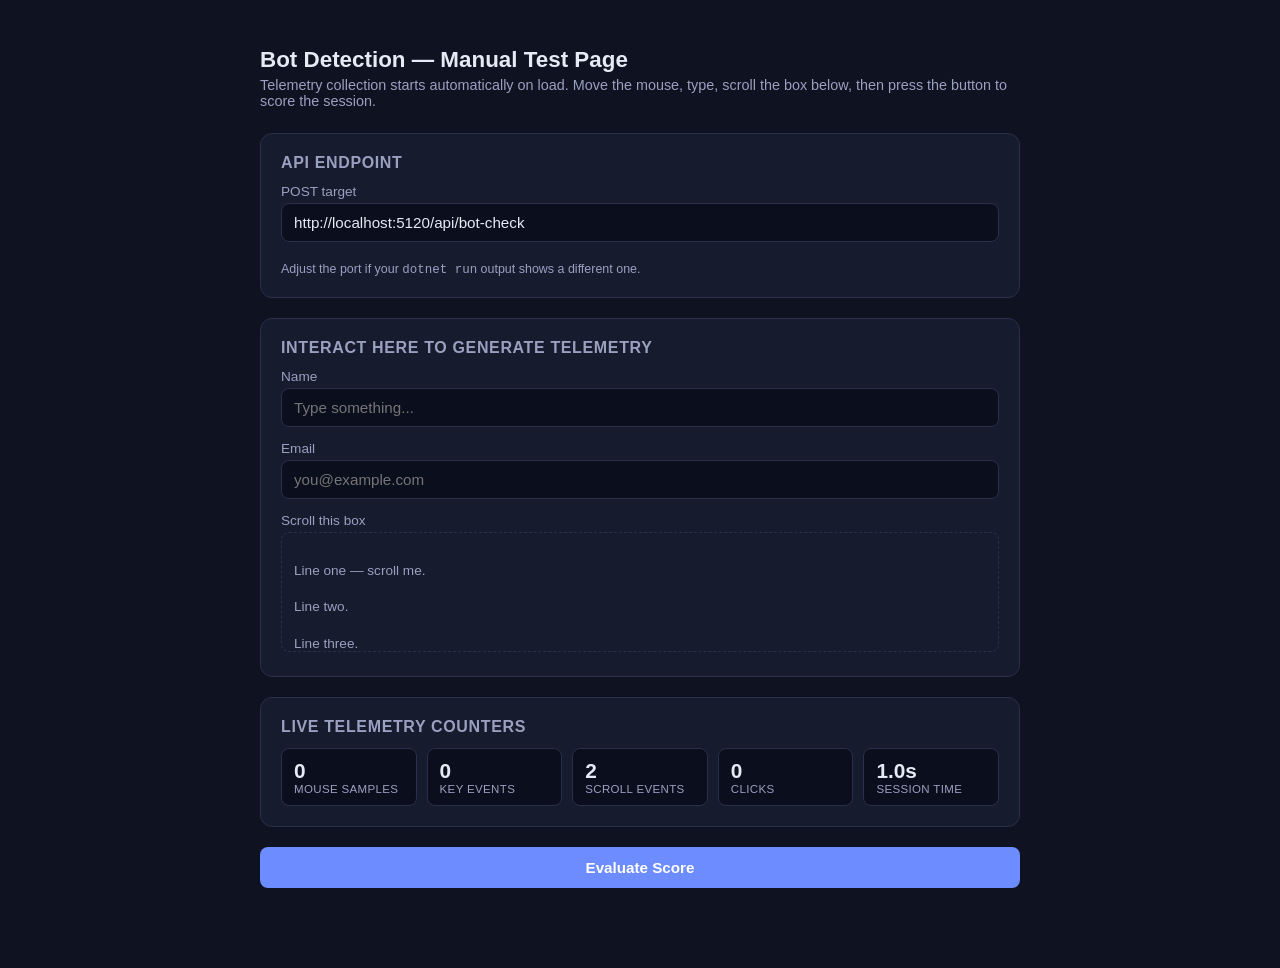
==== Bot-Detection-Service/wwwroot/test.html @ 82b8fac7 "add Test project" ====
<!DOCTYPE html>
<html lang="en">
<head>
<meta charset="UTF-8">
<title>Bot Detection</title>
<style>
  :root {
    --bg: #0f1220;
    --panel: #171b2e;
    --border: #2a2f4a;
    --text: #e7e9f5;
    --muted: #9aa0c0;
    --human: #3ddc97;
    --suspicious: #f5c542;
    --bot: #ff5d5d;
    --accent: #6c8cff;
  }
  * { box-sizing: border-box; }
  body {
    margin: 0;
    font-family: -apple-system, BlinkMacSystemFont, "Segoe UI", Roboto, sans-serif;
    background: var(--bg);
    color: var(--text);
    display: flex;
    justify-content: center;
    padding: 32px 16px 80px;
  }
  .wrap { width: 100%; max-width: 760px; }
  h1 { font-size: 1.4rem; margin-bottom: 4px; }
  .sub { color: var(--muted); font-size: 0.9rem; margin-bottom: 24px; }
  .panel {
    background: var(--panel);
    border: 1px solid var(--border);
    border-radius: 12px;
    padding: 20px;
    margin-bottom: 20px;
  }
  .panel h2 { font-size: 1rem; margin: 0 0 12px; color: var(--muted); text-transform: uppercase; letter-spacing: 0.04em; }
  label { display: block; font-size: 0.85rem; color: var(--muted); margin-bottom: 4px; }
  input[type="text"], input[type="email"], input[type="url"] {
    width: 100%;
    background: #10142400;
    background: #0b0e1c;
    border: 1px solid var(--border);
    color: var(--text);
    border-radius: 8px;
    padding: 10px 12px;
    font-size: 0.95rem;
    margin-bottom: 14px;
  }
  .scroll-box {
    height: 120px;
    overflow-y: scroll;
    border: 1px dashed var(--border);
    border-radius: 8px;
    padding: 12px;
    color: var(--muted);
    font-size: 0.85rem;
    line-height: 1.7;
    margin-bottom: 4px;
  }
  .hint { font-size: 0.78rem; color: var(--muted); margin-top: 6px; }
  .stats-grid {
    display: grid;
    grid-template-columns: repeat(auto-fit, minmax(120px, 1fr));
    gap: 10px;
  }
  .stat {
    background: #0b0e1c;
    border: 1px solid var(--border);
    border-radius: 8px;
    padding: 10px 12px;
  }
  .stat .n { font-size: 1.3rem; font-weight: 600; }
  .stat .l { font-size: 0.72rem; color: var(--muted); text-transform: uppercase; letter-spacing: 0.03em; }
  button {
    background: var(--accent);
    color: white;
    border: none;
    border-radius: 8px;
    padding: 12px 20px;
    font-size: 0.95rem;
    font-weight: 600;
    cursor: pointer;
    width: 100%;
  }
  button:hover { filter: brightness(1.08); }
  button:active { transform: translateY(1px); }
  button:disabled { opacity: 0.5; cursor: not-allowed; }
  .result { margin-top: 18px; display: none; }
  .verdict-badge {
    display: inline-block;
    padding: 6px 14px;
    border-radius: 999px;
    font-weight: 700;
    font-size: 0.85rem;
    letter-spacing: 0.03em;
    margin-bottom: 10px;
  }
  .verdict-Human { background: rgba(61,220,151,0.15); color: var(--human); border: 1px solid var(--human); }
  .verdict-Suspicious { background: rgba(245,197,66,0.15); color: var(--suspicious); border: 1px solid var(--suspicious); }
  .verdict-Bot { background: rgba(255,93,93,0.15); color: var(--bot); border: 1px solid var(--bot); }
  .score-bar-track {
    background: #0b0e1c;
    border-radius: 6px;
    height: 10px;
    overflow: hidden;
    margin-bottom: 14px;
  }
  .score-bar-fill { height: 100%; border-radius: 6px; transition: width 0.4s ease; }
  ul.reasons { margin: 0; padding-left: 20px; font-size: 0.88rem; color: var(--muted); }
  ul.reasons li { margin-bottom: 4px; }
  details { margin-top: 14px; }
  summary { cursor: pointer; color: var(--muted); font-size: 0.85rem; }
  pre {
    background: #0b0e1c;
    border: 1px solid var(--border);
    border-radius: 8px;
    padding: 12px;
    overflow-x: auto;
    font-size: 0.78rem;
    color: #c7cbe8;
    margin-top: 8px;
  }
  .error-box {
    background: rgba(255,93,93,0.1);
    border: 1px solid var(--bot);
    color: var(--bot);
    border-radius: 8px;
    padding: 12px;
    font-size: 0.85rem;
    margin-top: 14px;
    display: none;
  }
</style>
</head>
<body>
<div class="wrap">
  <h1>Bot Detection — Manual Test Page</h1>
  <div class="sub">Telemetry collection starts automatically on load. Move the mouse, type, scroll the box below, then press the button to score the session.</div>

  <div class="panel">
    <h2>API endpoint</h2>
    <label for="endpoint">POST target</label>
    <input type="url" id="endpoint" value="http://localhost:5120/api/bot-check">
    <div class="hint">Adjust the port if your <code>dotnet run</code> output shows a different one.</div>
  </div>

  <div class="panel">
    <h2>Interact here to generate telemetry</h2>
    <label for="nameField">Name</label>
    <input type="text" id="nameField" placeholder="Type something...">
    <label for="emailField">Email</label>
    <input type="email" id="emailField" placeholder="you@example.com">
    <label>Scroll this box</label>
    <div class="scroll-box">
      <p>Line one — scroll me.</p><p>Line two.</p><p>Line three.</p><p>Line four.</p>
      <p>Line five.</p><p>Line six.</p><p>Line seven.</p><p>Line eight.</p>
      <p>Line nine.</p><p>Line ten.</p><p>Line eleven.</p><p>Line twelve.</p>
    </div>
  </div>

  <div class="panel">
    <h2>Live telemetry counters</h2>
    <div class="stats-grid">
      <div class="stat"><div class="n" id="statMouse">0</div><div class="l">Mouse samples</div></div>
      <div class="stat"><div class="n" id="statKeys">0</div><div class="l">Key events</div></div>
      <div class="stat"><div class="n" id="statScroll">0</div><div class="l">Scroll events</div></div>
      <div class="stat"><div class="n" id="statClicks">0</div><div class="l">Clicks</div></div>
      <div class="stat"><div class="n" id="statTime">0s</div><div class="l">Session time</div></div>
    </div>
  </div>

  <button id="evaluateBtn">Evaluate Score</button>

  <div class="error-box" id="errorBox"></div>

  <div class="result" id="result">
    <div class="panel">
      <h2>Result</h2>
      <div id="verdictBadge" class="verdict-badge"></div>
      <div class="score-bar-track"><div id="scoreBarFill" class="score-bar-fill"></div></div>
      <div id="scoreText" class="hint" style="margin-bottom:14px;"></div>
      <ul class="reasons" id="reasonsList"></ul>
      <details>
        <summary>Raw feature vector sent to server</summary>
        <pre id="rawFeatures"></pre>
      </details>
    </div>
  </div>
</div>

<script src="telemetry-collector.js"></script>
<script>
  const collector = new BotTelemetry();
  collector.start();

  // Live counter display so you can see telemetry accumulating in real time.
  setInterval(() => {
    document.getElementById('statMouse').textContent = collector.mouseEvents.length;
    document.getElementById('statKeys').textContent = collector.keyEvents.length;
    document.getElementById('statScroll').textContent = collector.scrollEvents.length;
    document.getElementById('statClicks').textContent = collector.clickEvents.length;
    document.getElementById('statTime').textContent =
      ((performance.now() - collector.startTime) / 1000).toFixed(1) + 's';
  }, 250);

  const btn = document.getElementById('evaluateBtn');
  const resultBox = document.getElementById('result');
  const errorBox = document.getElementById('errorBox');

  btn.addEventListener('click', async () => {
    btn.disabled = true;
    btn.textContent = 'Scoring...';
    errorBox.style.display = 'none';
    resultBox.style.display = 'none';

    const features = collector.computeFeatures();
    const endpoint = document.getElementById('endpoint').value;

    try {
      const res = await fetch(endpoint, {
        method: 'POST',
        headers: { 'Content-Type': 'application/json' },
        body: JSON.stringify({ sessionId: collector.sessionId, features }),
      });

      if (!res.ok) {
        throw new Error(`Server responded ${res.status} ${res.statusText}`);
      }

      const data = await res.json();
      renderResult(data, features);
    } catch (err) {
      errorBox.textContent =
        `Could not reach the scoring API (${err.message}). ` +
        `Make sure "dotnet run" is running in the BotDetection folder and the endpoint above matches its port. ` +
        `Raw feature vector is shown below for inspection instead.`;
      errorBox.style.display = 'block';
      document.getElementById('rawFeatures').textContent = JSON.stringify(features, null, 2);
      resultBox.style.display = 'block';
      document.getElementById('verdictBadge').style.display = 'none';
      document.getElementById('scoreBarFill').style.width = '0%';
      document.getElementById('scoreText').textContent = '';
      document.getElementById('reasonsList').innerHTML = '';
    } finally {
      btn.disabled = false;
      btn.textContent = 'Evaluate Score';
    }
  });

  function renderResult(data, features) {
    const badge = document.getElementById('verdictBadge');
    badge.style.display = 'inline-block';
    badge.textContent = data.verdict ?? data.Verdict;
    badge.className = 'verdict-badge verdict-' + (data.verdict ?? data.Verdict);

    const score = data.score ?? data.Score;
    const fill = document.getElementById('scoreBarFill');
    fill.style.width = (score * 100).toFixed(0) + '%';
    fill.style.background =
      score >= 0.6 ? 'var(--bot)' : score >= 0.3 ? 'var(--suspicious)' : 'var(--human)';

    document.getElementById('scoreText').textContent =
      `Score: ${score.toFixed(3)} (0 = human-like, 1 = bot-like)`;

    const reasons = data.reasons ?? data.Reasons ?? [];
    const list = document.getElementById('reasonsList');
    list.innerHTML = '';
    if (reasons.length === 0) {
      const li = document.createElement('li');
      li.textContent = 'No suspicious signals detected.';
      list.appendChild(li);
    } else {
      for (const r of reasons) {
        const li = document.createElement('li');
        li.textContent = r;
        list.appendChild(li);
      }
    }

    document.getElementById('rawFeatures').textContent = JSON.stringify(features, null, 2);
    resultBox.style.display = 'block';
  }
</script>
</body>
</html>
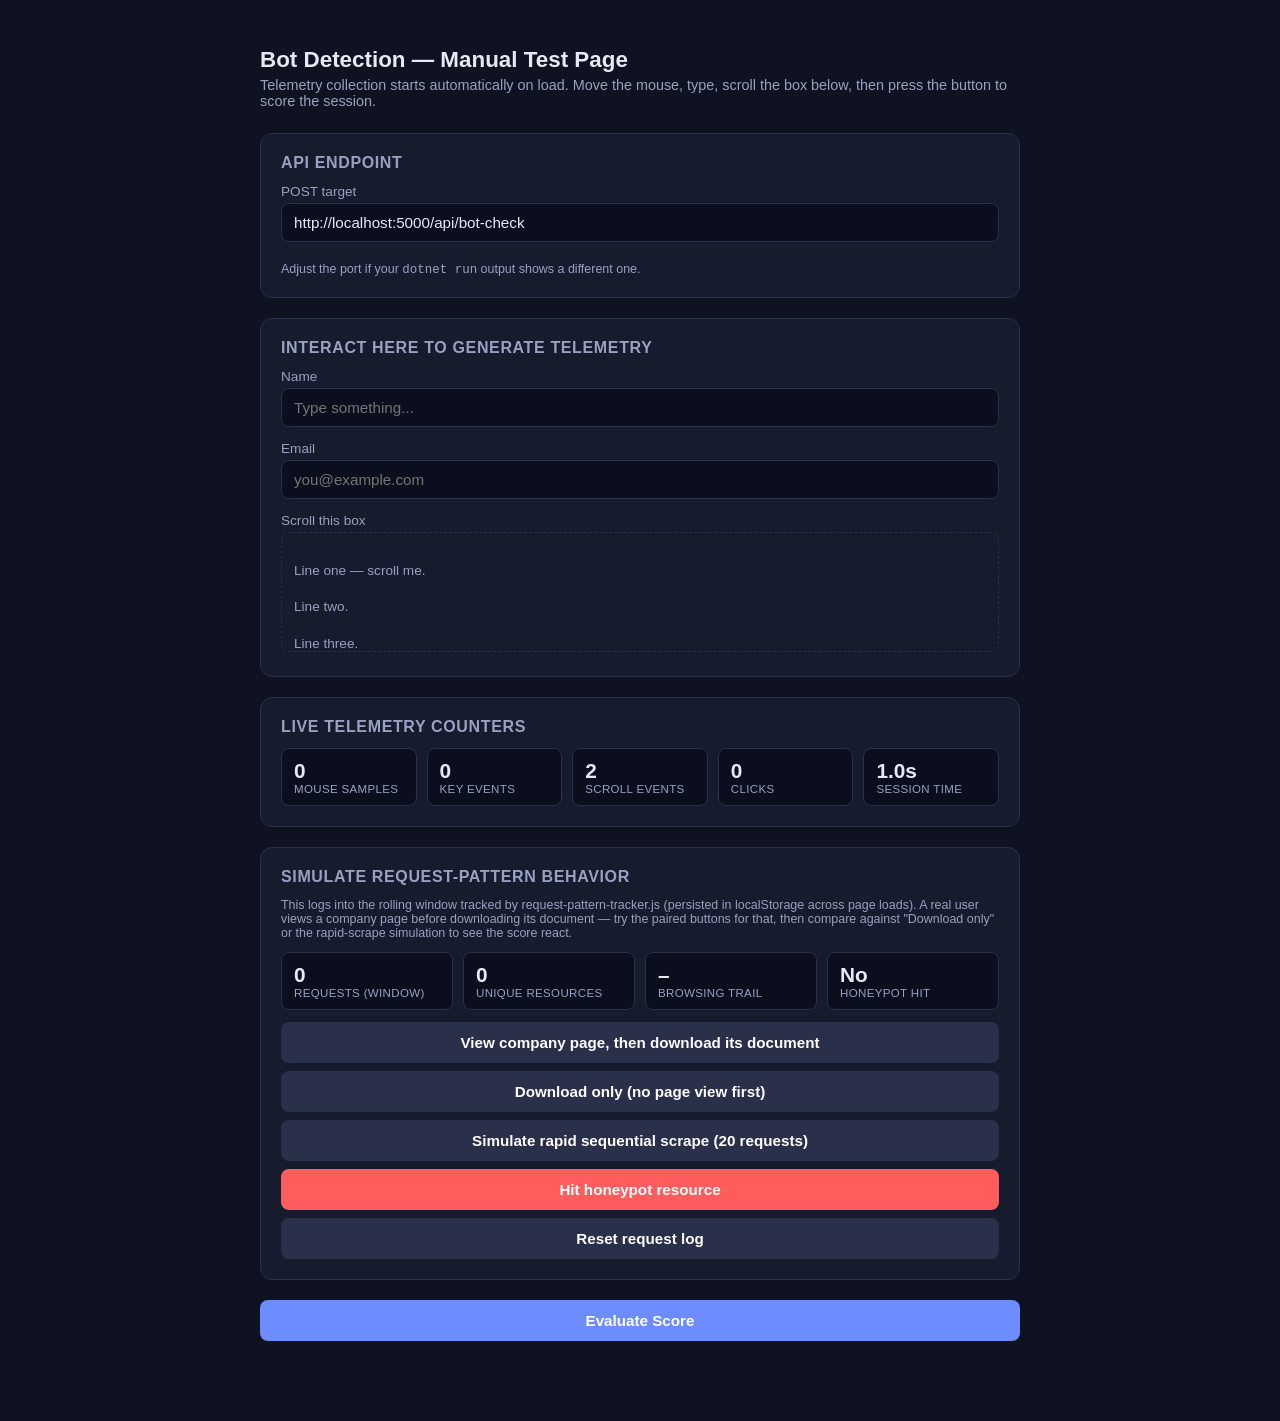
==== commit 05108358: "super alpha request pattern trackers" ====
--- a/Bot-Detection-Service/wwwroot/test.html
+++ b/Bot-Detection-Service/wwwroot/test.html
@@ -2,7 +2,7 @@
 <html lang="en">
 <head>
 <meta charset="UTF-8">
-<title>Bot Detection</title>
+<title>Bot Detection — Manual Test Page</title>
 <style>
   :root {
     --bg: #0f1220;
@@ -142,7 +142,7 @@
   <div class="panel">
     <h2>API endpoint</h2>
     <label for="endpoint">POST target</label>
-    <input type="url" id="endpoint" value="http://localhost:5120/api/bot-check">
+    <input type="url" id="endpoint" value="http://localhost:5000/api/bot-check">
     <div class="hint">Adjust the port if your <code>dotnet run</code> output shows a different one.</div>
   </div>
 
@@ -171,6 +171,30 @@
     </div>
   </div>
 
+  <div class="panel">
+    <h2>Simulate request-pattern behavior</h2>
+    <div class="hint" style="margin-bottom:12px;">
+      This logs into the rolling window tracked by request-pattern-tracker.js
+      (persisted in localStorage across page loads). A real user views a
+      company page before downloading its document — try the paired buttons
+      for that, then compare against "Download only" or the rapid-scrape
+      simulation to see the score react.
+    </div>
+    <div class="stats-grid" style="margin-bottom:12px;">
+      <div class="stat"><div class="n" id="statReqCount">0</div><div class="l">Requests (window)</div></div>
+      <div class="stat"><div class="n" id="statReqUnique">0</div><div class="l">Unique resources</div></div>
+      <div class="stat"><div class="n" id="statReqTrail">–</div><div class="l">Browsing trail</div></div>
+      <div class="stat"><div class="n" id="statReqHoneypot">No</div><div class="l">Honeypot hit</div></div>
+    </div>
+    <div style="display:flex; flex-direction:column; gap:8px;">
+      <button id="btnViewAndDownload" style="background:#2a2f4a;">View company page, then download its document</button>
+      <button id="btnDownloadOnly" style="background:#2a2f4a;">Download only (no page view first)</button>
+      <button id="btnSimulateScrape" style="background:#2a2f4a;">Simulate rapid sequential scrape (20 requests)</button>
+      <button id="btnHitHoneypot" style="background:var(--bot);">Hit honeypot resource</button>
+      <button id="btnResetLog" style="background:#2a2f4a;">Reset request log</button>
+    </div>
+  </div>
+
   <button id="evaluateBtn">Evaluate Score</button>
 
   <div class="error-box" id="errorBox"></div>
@@ -191,9 +215,15 @@
 </div>
 
 <script src="telemetry-collector.js"></script>
+<script src="request-pattern-tracker.js"></script>
 <script>
   const collector = new BotTelemetry();
   collector.start();
+
+  // Small window (2 minutes) and a low sample floor purely so this is
+  // demonstrable by hand-clicking in a manual test session — in production
+  // you'd use something like 15–30 minutes and the library default of 5.
+  const tracker = new RequestPatternTracker({ windowMinutes: 2, minRequestsForAnalysis: 3 });
 
   // Live counter display so you can see telemetry accumulating in real time.
   setInterval(() => {
@@ -203,7 +233,50 @@
     document.getElementById('statClicks').textContent = collector.clickEvents.length;
     document.getElementById('statTime').textContent =
       ((performance.now() - collector.startTime) / 1000).toFixed(1) + 's';
+
+    const rp = tracker.computeFeatures();
+    document.getElementById('statReqCount').textContent = rp.requestCount;
+    document.getElementById('statReqUnique').textContent = rp.uniqueResourceCount;
+    document.getElementById('statReqTrail').textContent =
+      rp.insufficientData ? '–' : (rp.browsingTrailRatio * 100).toFixed(0) + '%';
+    document.getElementById('statReqHoneypot').textContent = rp.hitHoneypot ? 'YES' : 'No';
+    document.getElementById('statReqHoneypot').style.color = rp.hitHoneypot ? 'var(--bot)' : '';
   }, 250);
+
+  // --- Request-pattern simulation buttons -------------------------------
+  // A small pool of resource IDs so "view then download" and "sequential
+  // scrape" have something realistic to work with. Trailing numbers matter
+  // for the sequential-ID heuristic — see request-pattern-tracker.js.
+  function randomCompanyId() {
+    return 'company-' + (1000 + Math.floor(Math.random() * 50));
+  }
+
+  document.getElementById('btnViewAndDownload').addEventListener('click', () => {
+    const id = randomCompanyId();
+    tracker.logPageView(id);
+    setTimeout(() => tracker.logRequest(id), 150); // small realistic delay
+  });
+
+  document.getElementById('btnDownloadOnly').addEventListener('click', () => {
+    tracker.logRequest(randomCompanyId());
+  });
+
+  document.getElementById('btnSimulateScrape').addEventListener('click', () => {
+    // Sequential IDs, no page views, tight timing — the shape of a script
+    // walking through records by incrementing an ID.
+    const start = 2000 + Math.floor(Math.random() * 100);
+    for (let i = 0; i < 20; i++) {
+      tracker.logRequest('company-' + (start + i));
+    }
+  });
+
+  document.getElementById('btnHitHoneypot').addEventListener('click', () => {
+    tracker.logHoneypotHit('decoy-99981');
+  });
+
+  document.getElementById('btnResetLog').addEventListener('click', () => {
+    tracker.reset();
+  });
 
   const btn = document.getElementById('evaluateBtn');
   const resultBox = document.getElementById('result');
@@ -216,6 +289,7 @@
     resultBox.style.display = 'none';
 
     const features = collector.computeFeatures();
+    features.requestPattern = tracker.computeFeatures();
     const endpoint = document.getElementById('endpoint').value;
 
     try {
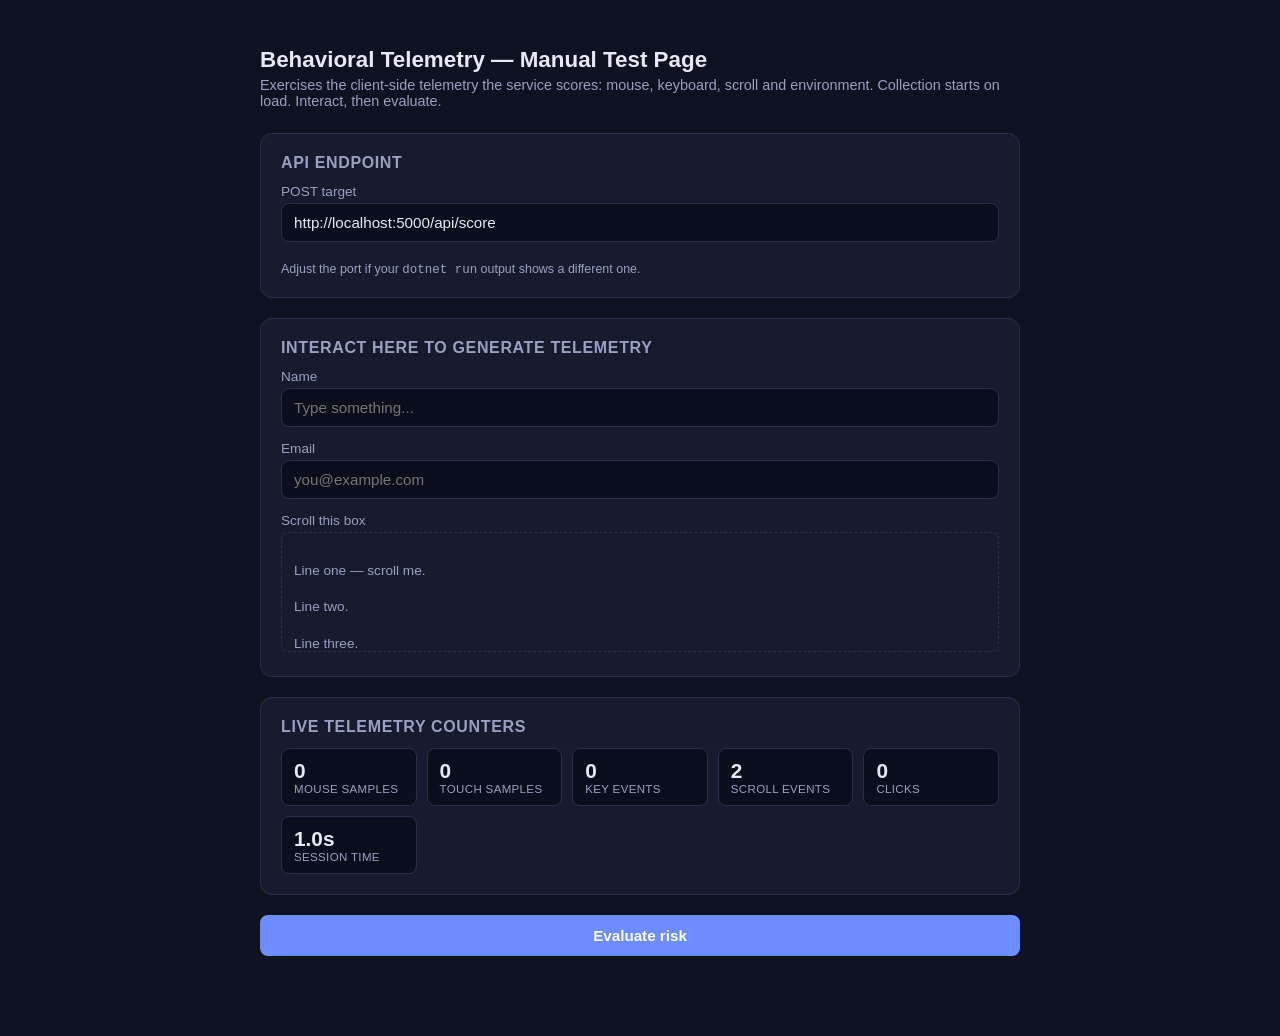
==== commit 8e926055: "remove useless garbage" ====
--- a/Bot-Detection-Service/wwwroot/test.html
+++ b/Bot-Detection-Service/wwwroot/test.html
@@ -2,147 +2,87 @@
 <html lang="en">
 <head>
 <meta charset="UTF-8">
-<title>Bot Detection — Manual Test Page</title>
+<title>Behavioral Telemetry — Manual Test Page</title>
 <style>
   :root {
-    --bg: #0f1220;
-    --panel: #171b2e;
-    --border: #2a2f4a;
-    --text: #e7e9f5;
-    --muted: #9aa0c0;
-    --human: #3ddc97;
-    --suspicious: #f5c542;
-    --bot: #ff5d5d;
+    --bg: #0f1220; --panel: #171b2e; --border: #2a2f4a; --text: #e7e9f5;
+    --muted: #9aa0c0; --allow: #3ddc97; --challenge: #f5c542; --block: #ff5d5d;
     --accent: #6c8cff;
   }
   * { box-sizing: border-box; }
   body {
     margin: 0;
     font-family: -apple-system, BlinkMacSystemFont, "Segoe UI", Roboto, sans-serif;
-    background: var(--bg);
-    color: var(--text);
-    display: flex;
-    justify-content: center;
-    padding: 32px 16px 80px;
+    background: var(--bg); color: var(--text);
+    display: flex; justify-content: center; padding: 32px 16px 80px;
   }
   .wrap { width: 100%; max-width: 760px; }
   h1 { font-size: 1.4rem; margin-bottom: 4px; }
   .sub { color: var(--muted); font-size: 0.9rem; margin-bottom: 24px; }
   .panel {
-    background: var(--panel);
-    border: 1px solid var(--border);
-    border-radius: 12px;
-    padding: 20px;
-    margin-bottom: 20px;
+    background: var(--panel); border: 1px solid var(--border);
+    border-radius: 12px; padding: 20px; margin-bottom: 20px;
   }
   .panel h2 { font-size: 1rem; margin: 0 0 12px; color: var(--muted); text-transform: uppercase; letter-spacing: 0.04em; }
   label { display: block; font-size: 0.85rem; color: var(--muted); margin-bottom: 4px; }
   input[type="text"], input[type="email"], input[type="url"] {
-    width: 100%;
-    background: #10142400;
-    background: #0b0e1c;
-    border: 1px solid var(--border);
-    color: var(--text);
-    border-radius: 8px;
-    padding: 10px 12px;
-    font-size: 0.95rem;
-    margin-bottom: 14px;
+    width: 100%; background: #0b0e1c; border: 1px solid var(--border);
+    color: var(--text); border-radius: 8px; padding: 10px 12px;
+    font-size: 0.95rem; margin-bottom: 14px;
   }
   .scroll-box {
-    height: 120px;
-    overflow-y: scroll;
-    border: 1px dashed var(--border);
-    border-radius: 8px;
-    padding: 12px;
-    color: var(--muted);
-    font-size: 0.85rem;
-    line-height: 1.7;
-    margin-bottom: 4px;
+    height: 120px; overflow-y: scroll; border: 1px dashed var(--border);
+    border-radius: 8px; padding: 12px; color: var(--muted);
+    font-size: 0.85rem; line-height: 1.7; margin-bottom: 4px;
   }
   .hint { font-size: 0.78rem; color: var(--muted); margin-top: 6px; }
-  .stats-grid {
-    display: grid;
-    grid-template-columns: repeat(auto-fit, minmax(120px, 1fr));
-    gap: 10px;
-  }
-  .stat {
-    background: #0b0e1c;
-    border: 1px solid var(--border);
-    border-radius: 8px;
-    padding: 10px 12px;
-  }
+  .stats-grid { display: grid; grid-template-columns: repeat(auto-fit, minmax(120px, 1fr)); gap: 10px; }
+  .stat { background: #0b0e1c; border: 1px solid var(--border); border-radius: 8px; padding: 10px 12px; }
   .stat .n { font-size: 1.3rem; font-weight: 600; }
   .stat .l { font-size: 0.72rem; color: var(--muted); text-transform: uppercase; letter-spacing: 0.03em; }
   button {
-    background: var(--accent);
-    color: white;
-    border: none;
-    border-radius: 8px;
-    padding: 12px 20px;
-    font-size: 0.95rem;
-    font-weight: 600;
-    cursor: pointer;
-    width: 100%;
+    background: var(--accent); color: white; border: none; border-radius: 8px;
+    padding: 12px 20px; font-size: 0.95rem; font-weight: 600; cursor: pointer; width: 100%;
   }
   button:hover { filter: brightness(1.08); }
   button:active { transform: translateY(1px); }
   button:disabled { opacity: 0.5; cursor: not-allowed; }
   .result { margin-top: 18px; display: none; }
-  .verdict-badge {
-    display: inline-block;
-    padding: 6px 14px;
-    border-radius: 999px;
-    font-weight: 700;
-    font-size: 0.85rem;
-    letter-spacing: 0.03em;
-    margin-bottom: 10px;
-  }
-  .verdict-Human { background: rgba(61,220,151,0.15); color: var(--human); border: 1px solid var(--human); }
-  .verdict-Suspicious { background: rgba(245,197,66,0.15); color: var(--suspicious); border: 1px solid var(--suspicious); }
-  .verdict-Bot { background: rgba(255,93,93,0.15); color: var(--bot); border: 1px solid var(--bot); }
-  .score-bar-track {
-    background: #0b0e1c;
-    border-radius: 6px;
-    height: 10px;
-    overflow: hidden;
-    margin-bottom: 14px;
-  }
+  .action-badge {
+    display: inline-block; padding: 6px 14px; border-radius: 999px;
+    font-weight: 700; font-size: 0.85rem; letter-spacing: 0.03em; margin-bottom: 10px;
+  }
+  .action-Allow { background: rgba(61,220,151,0.15); color: var(--allow); border: 1px solid var(--allow); }
+  .action-Challenge { background: rgba(245,197,66,0.15); color: var(--challenge); border: 1px solid var(--challenge); }
+  .action-Block { background: rgba(255,93,93,0.15); color: var(--block); border: 1px solid var(--block); }
+  .score-bar-track { background: #0b0e1c; border-radius: 6px; height: 10px; overflow: hidden; margin-bottom: 14px; }
   .score-bar-fill { height: 100%; border-radius: 6px; transition: width 0.4s ease; }
   ul.reasons { margin: 0; padding-left: 20px; font-size: 0.88rem; color: var(--muted); }
   ul.reasons li { margin-bottom: 4px; }
   details { margin-top: 14px; }
   summary { cursor: pointer; color: var(--muted); font-size: 0.85rem; }
   pre {
-    background: #0b0e1c;
-    border: 1px solid var(--border);
-    border-radius: 8px;
-    padding: 12px;
-    overflow-x: auto;
-    font-size: 0.78rem;
-    color: #c7cbe8;
-    margin-top: 8px;
+    background: #0b0e1c; border: 1px solid var(--border); border-radius: 8px;
+    padding: 12px; overflow-x: auto; font-size: 0.78rem; color: #c7cbe8; margin-top: 8px;
   }
   .error-box {
-    background: rgba(255,93,93,0.1);
-    border: 1px solid var(--bot);
-    color: var(--bot);
-    border-radius: 8px;
-    padding: 12px;
-    font-size: 0.85rem;
-    margin-top: 14px;
-    display: none;
+    background: rgba(255,93,93,0.1); border: 1px solid var(--block); color: var(--block);
+    border-radius: 8px; padding: 12px; font-size: 0.85rem; margin-top: 14px; display: none;
   }
 </style>
 </head>
 <body>
 <div class="wrap">
-  <h1>Bot Detection — Manual Test Page</h1>
-  <div class="sub">Telemetry collection starts automatically on load. Move the mouse, type, scroll the box below, then press the button to score the session.</div>
+  <h1>Behavioral Telemetry — Manual Test Page</h1>
+  <div class="sub">
+    Exercises the client-side telemetry the service scores: mouse, keyboard,
+    scroll and environment. Collection starts on load. Interact, then evaluate.
+  </div>
 
   <div class="panel">
     <h2>API endpoint</h2>
     <label for="endpoint">POST target</label>
-    <input type="url" id="endpoint" value="http://localhost:5000/api/bot-check">
+    <input type="url" id="endpoint" value="http://localhost:5000/api/score">
     <div class="hint">Adjust the port if your <code>dotnet run</code> output shows a different one.</div>
   </div>
 
@@ -164,6 +104,7 @@
     <h2>Live telemetry counters</h2>
     <div class="stats-grid">
       <div class="stat"><div class="n" id="statMouse">0</div><div class="l">Mouse samples</div></div>
+      <div class="stat"><div class="n" id="statTouch">0</div><div class="l">Touch samples</div></div>
       <div class="stat"><div class="n" id="statKeys">0</div><div class="l">Key events</div></div>
       <div class="stat"><div class="n" id="statScroll">0</div><div class="l">Scroll events</div></div>
       <div class="stat"><div class="n" id="statClicks">0</div><div class="l">Clicks</div></div>
@@ -171,38 +112,14 @@
     </div>
   </div>
 
-  <div class="panel">
-    <h2>Simulate request-pattern behavior</h2>
-    <div class="hint" style="margin-bottom:12px;">
-      This logs into the rolling window tracked by request-pattern-tracker.js
-      (persisted in localStorage across page loads). A real user views a
-      company page before downloading its document — try the paired buttons
-      for that, then compare against "Download only" or the rapid-scrape
-      simulation to see the score react.
-    </div>
-    <div class="stats-grid" style="margin-bottom:12px;">
-      <div class="stat"><div class="n" id="statReqCount">0</div><div class="l">Requests (window)</div></div>
-      <div class="stat"><div class="n" id="statReqUnique">0</div><div class="l">Unique resources</div></div>
-      <div class="stat"><div class="n" id="statReqTrail">–</div><div class="l">Browsing trail</div></div>
-      <div class="stat"><div class="n" id="statReqHoneypot">No</div><div class="l">Honeypot hit</div></div>
-    </div>
-    <div style="display:flex; flex-direction:column; gap:8px;">
-      <button id="btnViewAndDownload" style="background:#2a2f4a;">View company page, then download its document</button>
-      <button id="btnDownloadOnly" style="background:#2a2f4a;">Download only (no page view first)</button>
-      <button id="btnSimulateScrape" style="background:#2a2f4a;">Simulate rapid sequential scrape (20 requests)</button>
-      <button id="btnHitHoneypot" style="background:var(--bot);">Hit honeypot resource</button>
-      <button id="btnResetLog" style="background:#2a2f4a;">Reset request log</button>
-    </div>
-  </div>
-
-  <button id="evaluateBtn">Evaluate Score</button>
+  <button id="evaluateBtn">Evaluate risk</button>
 
   <div class="error-box" id="errorBox"></div>
 
   <div class="result" id="result">
     <div class="panel">
       <h2>Result</h2>
-      <div id="verdictBadge" class="verdict-badge"></div>
+      <div id="actionBadge" class="action-badge"></div>
       <div class="score-bar-track"><div id="scoreBarFill" class="score-bar-fill"></div></div>
       <div id="scoreText" class="hint" style="margin-bottom:14px;"></div>
       <ul class="reasons" id="reasonsList"></ul>
@@ -215,68 +132,20 @@
 </div>
 
 <script src="telemetry-collector.js"></script>
-<script src="request-pattern-tracker.js"></script>
 <script>
   const collector = new BotTelemetry();
   collector.start();
 
-  // Small window (2 minutes) and a low sample floor purely so this is
-  // demonstrable by hand-clicking in a manual test session — in production
-  // you'd use something like 15–30 minutes and the library default of 5.
-  const tracker = new RequestPatternTracker({ windowMinutes: 2, minRequestsForAnalysis: 3 });
-
-  // Live counter display so you can see telemetry accumulating in real time.
+  // Live counters so telemetry accumulation is visible while interacting.
   setInterval(() => {
     document.getElementById('statMouse').textContent = collector.mouseEvents.length;
-    document.getElementById('statKeys').textContent = collector.keyEvents.length;
+    document.getElementById('statTouch').textContent = collector.touchEvents.length;
+    document.getElementById('statKeys').textContent = collector.keyDwells.length;
     document.getElementById('statScroll').textContent = collector.scrollEvents.length;
     document.getElementById('statClicks').textContent = collector.clickEvents.length;
     document.getElementById('statTime').textContent =
       ((performance.now() - collector.startTime) / 1000).toFixed(1) + 's';
-
-    const rp = tracker.computeFeatures();
-    document.getElementById('statReqCount').textContent = rp.requestCount;
-    document.getElementById('statReqUnique').textContent = rp.uniqueResourceCount;
-    document.getElementById('statReqTrail').textContent =
-      rp.insufficientData ? '–' : (rp.browsingTrailRatio * 100).toFixed(0) + '%';
-    document.getElementById('statReqHoneypot').textContent = rp.hitHoneypot ? 'YES' : 'No';
-    document.getElementById('statReqHoneypot').style.color = rp.hitHoneypot ? 'var(--bot)' : '';
   }, 250);
-
-  // --- Request-pattern simulation buttons -------------------------------
-  // A small pool of resource IDs so "view then download" and "sequential
-  // scrape" have something realistic to work with. Trailing numbers matter
-  // for the sequential-ID heuristic — see request-pattern-tracker.js.
-  function randomCompanyId() {
-    return 'company-' + (1000 + Math.floor(Math.random() * 50));
-  }
-
-  document.getElementById('btnViewAndDownload').addEventListener('click', () => {
-    const id = randomCompanyId();
-    tracker.logPageView(id);
-    setTimeout(() => tracker.logRequest(id), 150); // small realistic delay
-  });
-
-  document.getElementById('btnDownloadOnly').addEventListener('click', () => {
-    tracker.logRequest(randomCompanyId());
-  });
-
-  document.getElementById('btnSimulateScrape').addEventListener('click', () => {
-    // Sequential IDs, no page views, tight timing — the shape of a script
-    // walking through records by incrementing an ID.
-    const start = 2000 + Math.floor(Math.random() * 100);
-    for (let i = 0; i < 20; i++) {
-      tracker.logRequest('company-' + (start + i));
-    }
-  });
-
-  document.getElementById('btnHitHoneypot').addEventListener('click', () => {
-    tracker.logHoneypotHit('decoy-99981');
-  });
-
-  document.getElementById('btnResetLog').addEventListener('click', () => {
-    tracker.reset();
-  });
 
   const btn = document.getElementById('evaluateBtn');
   const resultBox = document.getElementById('result');
@@ -289,7 +158,6 @@
     resultBox.style.display = 'none';
 
     const features = collector.computeFeatures();
-    features.requestPattern = tracker.computeFeatures();
     const endpoint = document.getElementById('endpoint').value;
 
     try {
@@ -298,45 +166,41 @@
         headers: { 'Content-Type': 'application/json' },
         body: JSON.stringify({ sessionId: collector.sessionId, features }),
       });
-
-      if (!res.ok) {
-        throw new Error(`Server responded ${res.status} ${res.statusText}`);
-      }
-
-      const data = await res.json();
-      renderResult(data, features);
+      if (!res.ok) throw new Error(`Server responded ${res.status} ${res.statusText}`);
+      renderResult(await res.json(), features);
     } catch (err) {
       errorBox.textContent =
-        `Could not reach the scoring API (${err.message}). ` +
-        `Make sure "dotnet run" is running in the BotDetection folder and the endpoint above matches its port. ` +
+        `Could not reach the scoring API (${err.message}). Make sure "dotnet run" is ` +
+        `running in the BotDetection folder and the endpoint above matches its port. ` +
         `Raw feature vector is shown below for inspection instead.`;
       errorBox.style.display = 'block';
       document.getElementById('rawFeatures').textContent = JSON.stringify(features, null, 2);
       resultBox.style.display = 'block';
-      document.getElementById('verdictBadge').style.display = 'none';
+      document.getElementById('actionBadge').style.display = 'none';
       document.getElementById('scoreBarFill').style.width = '0%';
       document.getElementById('scoreText').textContent = '';
       document.getElementById('reasonsList').innerHTML = '';
     } finally {
       btn.disabled = false;
-      btn.textContent = 'Evaluate Score';
+      btn.textContent = 'Evaluate risk';
     }
   });
 
   function renderResult(data, features) {
-    const badge = document.getElementById('verdictBadge');
+    const action = data.action ?? data.Action;
+    const badge = document.getElementById('actionBadge');
     badge.style.display = 'inline-block';
-    badge.textContent = data.verdict ?? data.Verdict;
-    badge.className = 'verdict-badge verdict-' + (data.verdict ?? data.Verdict);
+    badge.textContent = action;
+    badge.className = 'action-badge action-' + action;
 
     const score = data.score ?? data.Score;
     const fill = document.getElementById('scoreBarFill');
     fill.style.width = (score * 100).toFixed(0) + '%';
     fill.style.background =
-      score >= 0.6 ? 'var(--bot)' : score >= 0.3 ? 'var(--suspicious)' : 'var(--human)';
+      score >= 0.6 ? 'var(--block)' : score >= 0.3 ? 'var(--challenge)' : 'var(--allow)';
 
     document.getElementById('scoreText').textContent =
-      `Score: ${score.toFixed(3)} (0 = human-like, 1 = bot-like)`;
+      `Score: ${score.toFixed(3)} (0 = no risk, 1 = high risk)`;
 
     const reasons = data.reasons ?? data.Reasons ?? [];
     const list = document.getElementById('reasonsList');
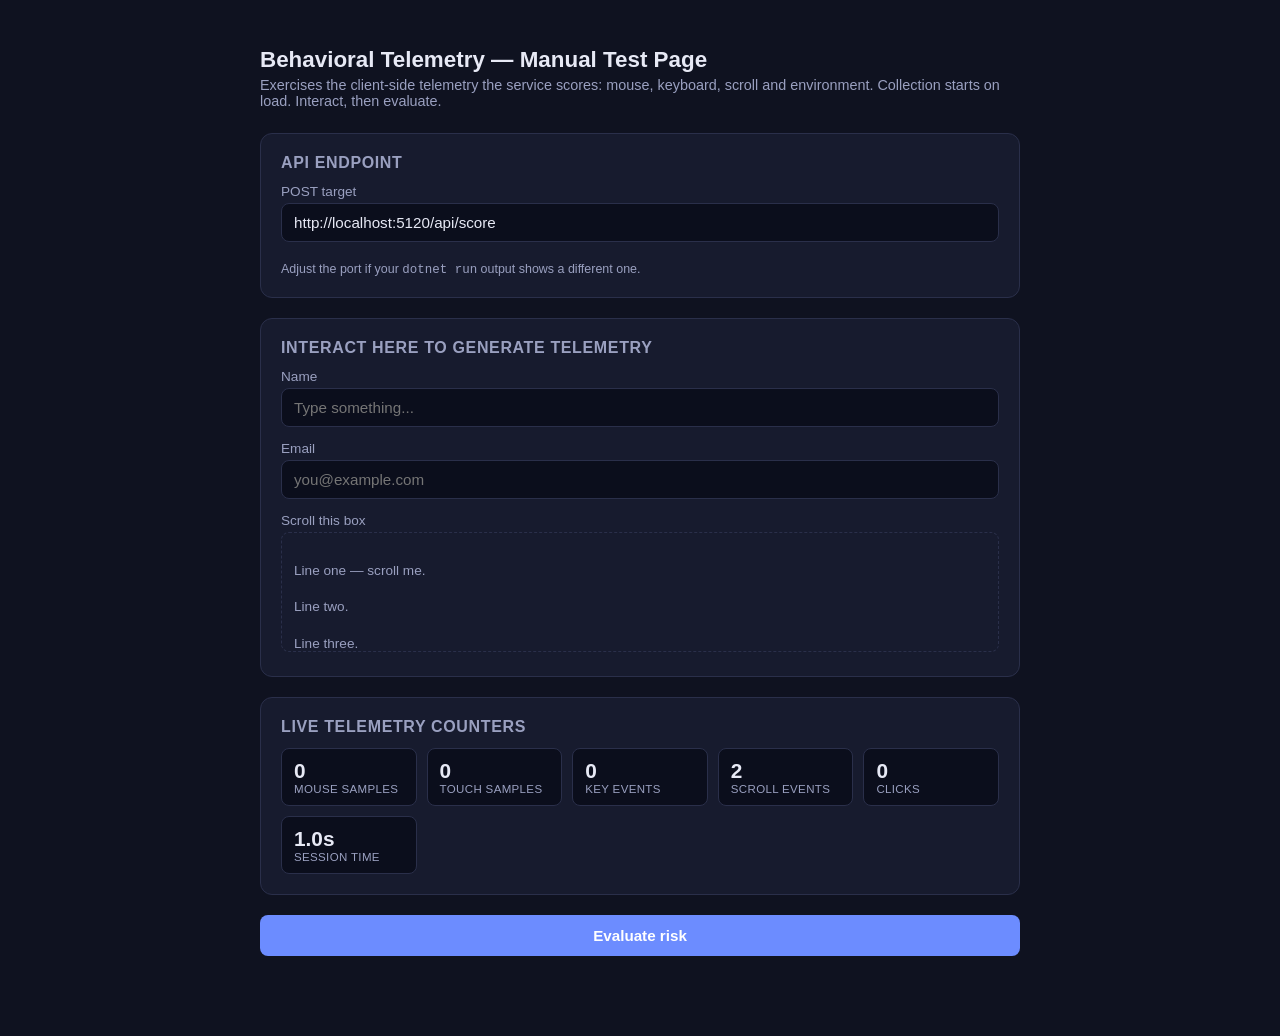
==== commit 97dd70d3: "use proper default endpoint in test.html" ====
--- a/Bot-Detection-Service/wwwroot/test.html
+++ b/Bot-Detection-Service/wwwroot/test.html
@@ -82,7 +82,7 @@
   <div class="panel">
     <h2>API endpoint</h2>
     <label for="endpoint">POST target</label>
-    <input type="url" id="endpoint" value="http://localhost:5000/api/score">
+    <input type="url" id="endpoint" value="http://localhost:5120/api/score">
     <div class="hint">Adjust the port if your <code>dotnet run</code> output shows a different one.</div>
   </div>
 
